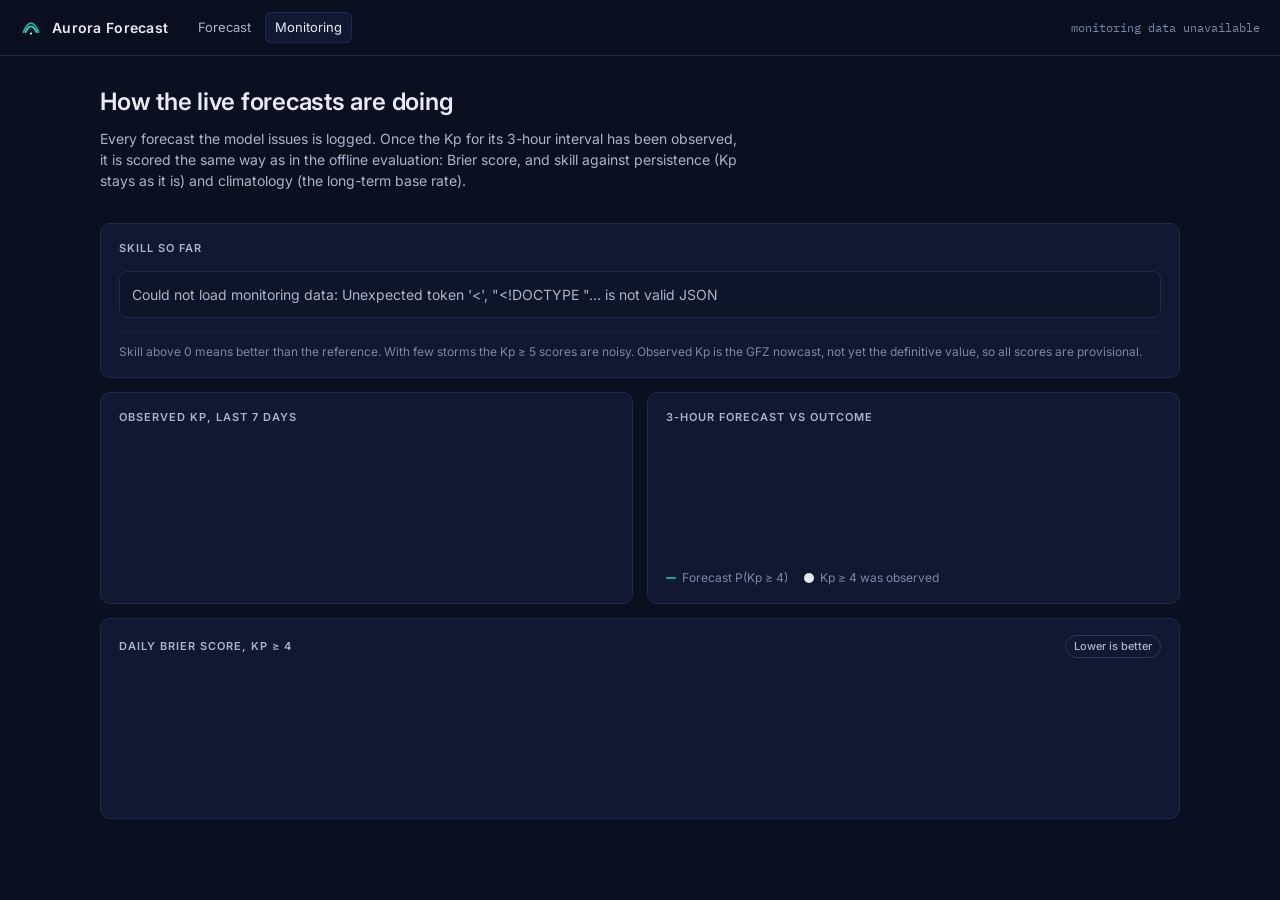
==== app/static/monitoring.html @ e3d77b0e "Day 6: monitoring DB, scheduler, /monitoring page, Docker, CI deploy to HF Spaces Co-Authored-By: Cl" ====
<!doctype html>
<html lang="en">
<head>
  <meta charset="utf-8">
  <meta name="viewport" content="width=device-width, initial-scale=1">
  <title>Forecast Monitoring · Aurora Forecast</title>
  <meta name="description" content="Live verification of the Kp forecasts against the observed Kp.">
  <link rel="icon" href="img/favicon.svg" type="image/svg+xml">
  <link rel="preconnect" href="https://fonts.googleapis.com">
  <link rel="preconnect" href="https://fonts.gstatic.com" crossorigin>
  <link rel="stylesheet" href="https://fonts.googleapis.com/css2?family=Inter:wght@400;500;600;700&family=IBM+Plex+Mono:wght@400;500&display=swap">
  <link rel="stylesheet" href="css/app.css">
</head>
<body>
  <header class="topbar">
    <a class="brand" href="./">
      <img src="img/favicon.svg" alt="" width="22" height="22">
      <span>Aurora Forecast</span>
    </a>
    <nav class="nav">
      <a href="./">Forecast</a>
      <a href="monitoring" aria-current="page">Monitoring</a>
    </nav>
    <div class="status"><span class="updated mono" id="updated">loading…</span></div>
  </header>

  <main class="mon">
    <section class="mon-intro">
      <h1>How the live forecasts are doing</h1>
      <p>Every forecast the model issues is logged. Once the Kp for its 3-hour interval has been
        observed, it is scored the same way as in the offline evaluation: Brier score, and skill
        against persistence (Kp stays as it is) and climatology (the long-term base rate).</p>
      <dl class="facts" id="facts"></dl>
      <p class="note" id="db-note" hidden></p>
    </section>

    <article class="card">
      <header class="card-head">
        <h2>Skill so far</h2>
        <span class="tag" id="verified-tag"></span>
      </header>
      <div id="scores"><div class="skeleton block"></div></div>
      <footer class="card-foot">Skill above 0 means better than the reference. With few storms the
        Kp ≥ 5 scores are noisy. Observed Kp is the GFZ nowcast, not yet the definitive value,
        so all scores are provisional.</footer>
    </article>

    <div class="mon-grid">
      <article class="card">
        <header class="card-head"><h2>Observed Kp, last 7 days</h2></header>
        <div class="chart" id="chart-observed"></div>
      </article>

      <article class="card">
        <header class="card-head"><h2>3-hour forecast vs outcome</h2></header>
        <div class="chart" id="chart-forecast"></div>
        <div class="legend">
          <span><i class="key line"></i>Forecast P(Kp ≥ 4)</span>
          <span><i class="key dot"></i>Kp ≥ 4 was observed</span>
        </div>
      </article>
    </div>

    <article class="card">
      <header class="card-head"><h2>Daily Brier score, Kp ≥ 4</h2><span class="tag">Lower is better</span></header>
      <div class="chart" id="chart-brier"></div>
      <div class="legend" id="brier-legend"></div>
    </article>

    <footer class="about" id="jobs"></footer>
  </main>

  <script src="js/monitoring.js" type="module"></script>
</body>
</html>
---- app/static/css/app.css ----
/* Aurora Forecast dashboard. Dark only: it is a night-sky tool. */

:root {
  --bg: #0b1020;
  --panel: #111831;
  --panel-2: #0e1529;
  --border: #1f2a47;
  --border-strong: #2c3a5f;
  --grid: #1a2440;

  --text: #e6ebf5;
  --text-2: #aab4cc;
  --muted: #7a87a6;

  --accent: #2ee6a6;      /* probabilities, key metrics */
  --accent-2: #14b8a6;    /* secondary teal */
  --accent-wash: rgba(46, 230, 166, 0.12);
  --accent-soft: rgba(46, 230, 166, 0.55);

  --storm-g1: #f5a524;    /* amber: Kp 5-6 */
  --storm-g3: #ef4444;    /* red: Kp 7+ */
  --bad: #ef4444;

  --radius: 10px;
  --gap: 14px;
  --font: "Inter", "IBM Plex Sans", system-ui, -apple-system, "Segoe UI", sans-serif;
  --mono: "IBM Plex Mono", ui-monospace, "Cascadia Mono", Consolas, monospace;
  --topbar-h: 56px;

  color-scheme: dark;
}

* { box-sizing: border-box; }

html, body { margin: 0; height: 100%; }

body {
  background: var(--bg);
  color: var(--text);
  font: 14px/1.5 var(--font);
  -webkit-font-smoothing: antialiased;
}

.mono, .num {
  font-family: var(--mono);
  font-variant-numeric: tabular-nums;
}

h2 {
  margin: 0;
  font-size: 11px;
  font-weight: 600;
  letter-spacing: 0.09em;
  text-transform: uppercase;
  color: var(--text-2);
}

a { color: var(--accent-2); }

/* ---------- top bar ---------- */

.topbar {
  position: sticky;
  top: 0;
  z-index: 1000;
  height: var(--topbar-h);
  display: flex;
  align-items: center;
  gap: 20px;
  padding: 0 20px;
  background: rgba(11, 16, 32, 0.92);
  backdrop-filter: blur(6px);
  border-bottom: 1px solid var(--border);
}

.brand {
  display: flex;
  align-items: center;
  gap: 10px;
  font-weight: 600;
  letter-spacing: 0.02em;
  white-space: nowrap;
}

.search {
  position: relative;
  display: flex;
  gap: 6px;
  flex: 0 1 340px;
}

.search input {
  width: 100%;
  height: 34px;
  padding: 0 12px;
  border: 1px solid var(--border);
  border-radius: 8px;
  background: var(--panel-2);
  color: var(--text);
  font: inherit;
}

.search input:focus, .icon-btn:focus-visible {
  outline: none;
  border-color: var(--accent-2);
  box-shadow: 0 0 0 3px rgba(20, 184, 166, 0.2);
}

.icon-btn {
  flex: none;
  width: 34px;
  height: 34px;
  display: grid;
  place-items: center;
  border: 1px solid var(--border);
  border-radius: 8px;
  background: var(--panel-2);
  color: var(--text-2);
  cursor: pointer;
}

.icon-btn:hover { color: var(--accent); border-color: var(--border-strong); }

.search-results {
  position: absolute;
  top: 40px;
  left: 0;
  right: 40px;
  margin: 0;
  padding: 4px;
  list-style: none;
  background: var(--panel);
  border: 1px solid var(--border-strong);
  border-radius: 8px;
  box-shadow: 0 12px 32px rgba(0, 0, 0, 0.45);
}

.search-results li {
  padding: 7px 10px;
  border-radius: 6px;
  cursor: pointer;
}

.search-results li small { color: var(--muted); margin-left: 6px; }
.search-results li:hover, .search-results li[aria-selected="true"] { background: var(--accent-wash); }

.status {
  margin-left: auto;
  display: flex;
  align-items: center;
  gap: 16px;
  min-width: 0;
}

.feeds {
  display: flex;
  gap: 12px;
  margin: 0;
  padding: 0;
  list-style: none;
  font-size: 12px;
  color: var(--muted);
}

.feeds li { display: flex; align-items: center; gap: 5px; white-space: nowrap; }
.feeds li::before {
  content: "";
  width: 6px;
  height: 6px;
  border-radius: 50%;
  background: var(--accent);
}
.feeds li.down { color: var(--text-2); }
.feeds li.down::before { background: var(--bad); }

.updated { font-size: 12px; color: var(--muted); white-space: nowrap; }

/* ---------- layout ---------- */

.layout {
  display: grid;
  grid-template-columns: minmax(0, 1fr) minmax(440px, 580px);
  gap: var(--gap);
  padding: var(--gap);
  min-height: calc(100vh - var(--topbar-h));
}

.map-wrap {
  position: sticky;
  top: calc(var(--topbar-h) + var(--gap));
  height: calc(100vh - var(--topbar-h) - 2 * var(--gap));
  border: 1px solid var(--border);
  border-radius: var(--radius);
  overflow: hidden;
}

#map { position: absolute; inset: 0; background: #090d1a; }

.map-chip {
  position: absolute;
  z-index: 500;
  left: 12px;
  top: 12px;
  max-width: 280px;
  padding: 12px 14px;
  background: rgba(17, 24, 49, 0.94);
  border: 1px solid var(--border);
  border-radius: 8px;
}

.chip-place { font-weight: 600; font-size: 15px; }
.chip-facts { display: flex; gap: 18px; margin: 6px 0 0; }
.chip-facts dt { font-size: 11px; color: var(--muted); }
.chip-facts dd { margin: 0; font-size: 15px; }
.chip-hint { margin: 8px 0 0; font-size: 12px; color: var(--muted); }

.panels { display: flex; flex-direction: column; gap: var(--gap); min-width: 0; }

/* ---------- cards ---------- */

.card {
  background: var(--panel);
  border: 1px solid var(--border);
  border-radius: var(--radius);
  padding: 16px 18px;
}

.card-head {
  display: flex;
  align-items: center;
  justify-content: space-between;
  gap: 12px;
  margin-bottom: 14px;
}

.card-foot {
  margin-top: 14px;
  padding-top: 10px;
  border-top: 1px solid var(--grid);
  font-size: 12px;
  color: var(--muted);
}

.card-foot:empty { display: none; }

.tag {
  font-size: 11px;
  font-weight: 500;
  padding: 2px 8px;
  border-radius: 999px;
  border: 1px solid var(--border-strong);
  color: var(--text-2);
  white-space: nowrap;
}

.tag:empty { display: none; }
.tag-conf { border-color: rgba(46, 230, 166, 0.35); color: var(--accent); }
.tag-low { border-style: dashed; color: var(--muted); }

.unavailable {
  margin: 0;
  padding: 12px;
  border: 1px solid var(--border);
  border-radius: 8px;
  color: var(--text-2);
  background: var(--panel-2);
}

/* ---------- briefing ---------- */

.briefing-text { margin: 0; font-size: 15px; line-height: 1.6; color: var(--text); }

/* ---------- now: hero + stats ---------- */

.hero-row {
  display: grid;
  grid-template-columns: auto 1fr;
  gap: 32px;
  align-items: end;
}

.hero-value {
  font-size: 52px;
  line-height: 1;
  font-weight: 600;
  color: var(--accent);
  letter-spacing: -0.02em;
}

.hero-label { margin-top: 6px; font-size: 12px; color: var(--muted); }

/* Kp 0-9 scale: where activity is vs. what this location needs */

.kpscale { margin: 0; min-width: 0; }
.kpscale figcaption { display: flex; align-items: center; gap: 8px; font-size: 12px; color: var(--muted); }

.track {
  position: relative;
  height: 6px;
  margin: 30px 6px 0;
  border-radius: 3px;
  background: var(--grid);
}

.storm-zone {
  position: absolute;
  top: 0;
  bottom: 0;
  right: 0;
  border-radius: 0 3px 3px 0;
  background: linear-gradient(90deg, rgba(245, 165, 36, 0.45) 0 50%, rgba(239, 68, 68, 0.5) 50% 100%);
}

.reach { position: absolute; top: 0; bottom: 0; background: rgba(46, 230, 166, 0.35); }

.mark { position: absolute; top: 50%; width: 0; }
.mark span {
  position: absolute;
  left: 0;
  transform: translateX(-50%);
  font: 12px var(--mono);
  font-variant-numeric: tabular-nums;
  white-space: nowrap;
}

.mark.now::before {
  content: "";
  position: absolute;
  width: 12px;
  height: 12px;
  transform: translate(-50%, -50%);
  border-radius: 50%;
  background: var(--accent);
  box-shadow: 0 0 0 2px var(--panel), 0 0 12px rgba(46, 230, 166, 0.6);
}
.mark.now span { bottom: 12px; color: var(--text); }

.mark.needed::before {
  content: "";
  position: absolute;
  width: 2px;
  height: 18px;
  transform: translate(-50%, -50%);
  background: var(--text);
}
.mark.needed span { top: 30px; color: var(--text-2); }
.mark.needed.beyond { left: 100%; }
.mark.needed.beyond span { transform: translateX(-100%); }

.ticks { position: relative; height: 14px; margin: 8px 6px 0; }
.kpscale:not(:has(.reach-note)) { padding-bottom: 26px; }
.tick {
  position: absolute;
  transform: translateX(-50%);
  font: 10px var(--mono);
  color: var(--muted);
}

.reach-note { display: flex; align-items: center; gap: 6px; margin: 30px 0 0; font-size: 12px; color: var(--muted); }
.reach-note i { width: 14px; height: 6px; border-radius: 2px; background: rgba(46, 230, 166, 0.35); }

.storm {
  font-family: var(--font);
  font-size: 10px;
  font-weight: 600;
  padding: 1px 5px;
  border-radius: 4px;
  color: var(--bg);
}

.storm.g1 { background: var(--storm-g1); }
.storm.g3 { background: var(--storm-g3); }

/* ---------- now: hourly bars ---------- */

.hours {
  margin-top: 18px;
  display: grid;
  grid-template-columns: 74px repeat(var(--n, 6), minmax(0, 1fr));
  column-gap: 8px;
  row-gap: 4px;
  align-items: end;
  font-size: 12px;
}

.hours .rowlabel { color: var(--muted); font-size: 11px; align-self: center; }

.bar-slot {
  position: relative;
  height: 64px;
  display: flex;
  justify-content: center;
  align-items: flex-end;
  border-bottom: 1px solid var(--border-strong);
}

.bar-slot .if-clear,
.bar-slot .bar {
  position: absolute;
  bottom: 0;
  width: 22px;
  border-radius: 4px 4px 0 0;
}

.bar-slot .if-clear { border: 1px solid var(--accent-soft); border-bottom: 0; background: transparent; }
.bar-slot .bar { background: var(--accent); }
.bar-slot:hover .bar { filter: brightness(1.15); }

.hours .cell { text-align: center; color: var(--text-2); }
.hours .cell.value { color: var(--text); }
.hours .cell.time { color: var(--muted); }

.legend {
  display: flex;
  gap: 16px;
  margin-top: 10px;
  font-size: 12px;
  color: var(--muted);
}

.legend span { display: flex; align-items: center; gap: 6px; }
.key { width: 10px; height: 10px; border-radius: 2px; }
.key.solid { background: var(--accent); }
.key.outline { border: 1px solid var(--accent-soft); }

/* ---------- details / tables ---------- */

details { margin-top: 14px; }

summary {
  cursor: pointer;
  font-size: 12px;
  color: var(--text-2);
  user-select: none;
}

summary:hover { color: var(--text); }

table.data {
  width: 100%;
  margin-top: 10px;
  border-collapse: collapse;
  font-size: 12px;
}

table.data th {
  text-align: right;
  font-weight: 500;
  color: var(--muted);
  padding: 4px 6px;
  border-bottom: 1px solid var(--border);
}

table.data td {
  text-align: right;
  padding: 5px 6px;
  border-bottom: 1px solid var(--grid);
  font-family: var(--mono);
  font-variant-numeric: tabular-nums;
}

table.data th:first-child, table.data td:first-child { text-align: left; }

.kv { display: grid; grid-template-columns: auto 1fr; gap: 2px 14px; margin: 10px 0 0; font-size: 12px; }
.kv dt { color: var(--muted); }
.kv dd { margin: 0; font-family: var(--mono); }

/* ---------- nights: softer, ranges ---------- */

.nights-grid {
  display: grid;
  grid-template-columns: repeat(3, minmax(0, 1fr));
  gap: 10px;
}

.night {
  padding: 12px;
  border: 1px solid var(--grid);
  border-radius: 8px;
  background: var(--panel-2);
}

.night-name { font-weight: 600; font-size: 13px; }
.night-window { font-size: 11px; color: var(--muted); }

.night-value {
  margin-top: 10px;
  font-size: 24px;
  font-weight: 600;
  color: var(--accent);
  opacity: 0.78;
}

.night-value.if-clear { font-size: 18px; }
.night-sub { font-size: 11px; color: var(--muted); }

.range-track {
  position: relative;
  height: 6px;
  margin: 8px 0 10px;
  border-radius: 3px;
  background: var(--grid);
}

.range-fill {
  position: absolute;
  top: 0;
  bottom: 0;
  min-width: 4px;
  border-radius: 3px;
  background: linear-gradient(90deg, rgba(46, 230, 166, 0.25), rgba(46, 230, 166, 0.6));
}

.night .kv { margin-top: 0; font-size: 11px; }

.src {
  display: inline-block;
  margin-top: 8px;
  font-size: 10px;
  padding: 1px 6px;
  border-radius: 4px;
  border: 1px solid var(--border-strong);
  color: var(--text-2);
}

/* ---------- weeks: dashed, text only ---------- */

.tier-weeks { border-style: dashed; background: transparent; }

.weeks-list { margin: 0; padding: 0; list-style: none; }
.weeks-list li { padding: 6px 0; border-bottom: 1px dashed var(--grid); color: var(--text-2); }
.weeks-list li:last-child { border-bottom: 0; }
.weeks-list strong { color: var(--text); font-weight: 500; }
.weeks-text { margin: 0; color: var(--text-2); }

/* ---------- about ---------- */

.about { padding: 0 4px 12px; font-size: 12px; color: var(--muted); }
.about p { margin: 0 0 6px; }
.about strong { color: var(--text-2); font-weight: 500; }

/* ---------- skeleton ---------- */

.skeleton {
  display: block;
  height: 14px;
  margin: 6px 0;
  border-radius: 4px;
  background: linear-gradient(90deg, var(--grid), var(--border), var(--grid));
  background-size: 200% 100%;
  animation: shimmer 1.4s infinite linear;
}

.skeleton.short { width: 60%; }
.skeleton.block { height: 90px; }

@keyframes shimmer { to { background-position: -200% 0; } }

@media (prefers-reduced-motion: reduce) {
  .skeleton { animation: none; }
}

/* ---------- Leaflet theming ---------- */

.leaflet-container { font: 12px var(--font); background: #090d1a; }
/* Esri's neutral dark gray, shifted towards the navy background. */
.tiles-base { filter: sepia(0.35) hue-rotate(185deg) saturate(1.4) brightness(0.72); }
.tiles-labels { opacity: 0.75; }
.leaflet-control-attribution {
  background: rgba(11, 16, 32, 0.8) !important;
  color: var(--muted) !important;
}
.leaflet-control-attribution a { color: var(--text-2) !important; }
.leaflet-bar a {
  background: var(--panel) !important;
  color: var(--text) !important;
  border-color: var(--border) !important;
}
.map-legend {
  position: absolute;
  z-index: 500;
  left: 12px;
  bottom: 28px;
  max-width: calc(100% - 80px);
  margin: 0;
  padding: 10px 12px;
  list-style: none;
  font-size: 12px;
  color: var(--text-2);
  background: rgba(17, 24, 49, 0.94);
  border: 1px solid var(--border);
  border-radius: 8px;
}
.map-legend li { display: flex; align-items: center; gap: 8px; }
.map-legend li + li { margin-top: 4px; }
.lk { flex: none; width: 20px; height: 0; }
.lk.now { border-top: 2px solid var(--accent); box-shadow: 0 0 8px 2px rgba(46, 230, 166, 0.35); }
.lk.fc { border-top: 2px dashed var(--accent-2); }

.leaflet-tooltip.line-label {
  padding: 0 4px;
  background: rgba(11, 16, 32, 0.75);
  border: 0;
  box-shadow: none;
  color: var(--accent);
  font: 11px var(--mono);
}
.leaflet-tooltip.line-label.dim { color: var(--accent-2); }
.leaflet-tooltip.line-label::before { display: none; }

.leaflet-tooltip.oval-label {
  background: transparent;
  border: 0;
  box-shadow: none;
  color: var(--muted);
  font: 11px var(--mono);
}

/* ---------- navigation ---------- */

a.brand { color: var(--text); text-decoration: none; }

.nav { display: flex; gap: 4px; }
.nav a {
  padding: 6px 10px;
  border-radius: 6px;
  color: var(--text-2);
  font-size: 13px;
  text-decoration: none;
}
.nav a:hover { color: var(--text); background: var(--panel-2); }
.nav a[aria-current="page"] { color: var(--text); background: var(--panel); box-shadow: inset 0 0 0 1px var(--border); }

/* ---------- monitoring page ---------- */

.mon {
  display: flex;
  flex-direction: column;
  gap: var(--gap);
  max-width: 1120px;
  margin: 0 auto;
  padding: 28px 20px 12px;
}

.mon-intro h1 { margin: 0 0 8px; font-size: 24px; font-weight: 600; letter-spacing: -0.01em; }
.mon-intro p { max-width: 72ch; margin: 0; color: var(--text-2); }

.facts { display: flex; flex-wrap: wrap; gap: 28px; margin: 18px 0 0; }
.facts dt { font-size: 12px; color: var(--muted); }
.facts dd { margin: 2px 0 0; font-size: 22px; font-weight: 500; }

.note {
  margin-top: 14px !important;
  padding: 8px 12px;
  border-left: 2px solid var(--storm-g1);
  background: var(--panel-2);
  font-size: 13px;
}

.mon-grid { display: grid; grid-template-columns: repeat(2, minmax(0, 1fr)); gap: var(--gap); }

.chart { min-height: 120px; }
.chart svg { display: block; }
.chart .grid { stroke: var(--grid); stroke-width: 1; }
.chart .axis { fill: var(--muted); font: 10px var(--mono); }
.chart .bar { fill: var(--accent-2); }
.chart .bar.g1 { fill: var(--storm-g1); }
.chart .bar.g3 { fill: var(--storm-g3); }
.chart .line { fill: none; stroke-width: 2; stroke-linejoin: round; stroke-linecap: round; }
.chart .event { fill: var(--text); stroke: var(--panel); stroke-width: 2; }
.chart .pt { stroke: var(--panel); stroke-width: 2; }
.chart .hit { fill: transparent; }
.chart-empty { margin: 0; padding: 28px 0; color: var(--muted); text-align: center; }

.key.line { height: 2px; background: #16a889; }
.key.dot { border-radius: 50%; background: var(--text); }

#scores { overflow-x: auto; }

/* ---------- responsive ---------- */

@media (max-width: 1100px) {
  .layout { grid-template-columns: 1fr; }
  .map-wrap { position: relative; top: 0; height: 46vh; min-height: 320px; }
  .feeds { display: none; }
}

@media (max-width: 640px) {
  .topbar { gap: 10px; padding: 0 16px; }
  .brand span, .updated { display: none; }
  .mon-grid { grid-template-columns: 1fr; }
  .mon { padding: 20px 16px 12px; }
  .search { flex: 1; }
  .layout { padding: 10px 16px; }
  .hero-row { grid-template-columns: 1fr; gap: 12px; }
  .nights-grid { grid-template-columns: 1fr; }
  .hours { grid-template-columns: 56px repeat(var(--n, 6), minmax(0, 1fr)); column-gap: 4px; }
  .bar-slot .if-clear, .bar-slot .bar { width: 16px; }
}
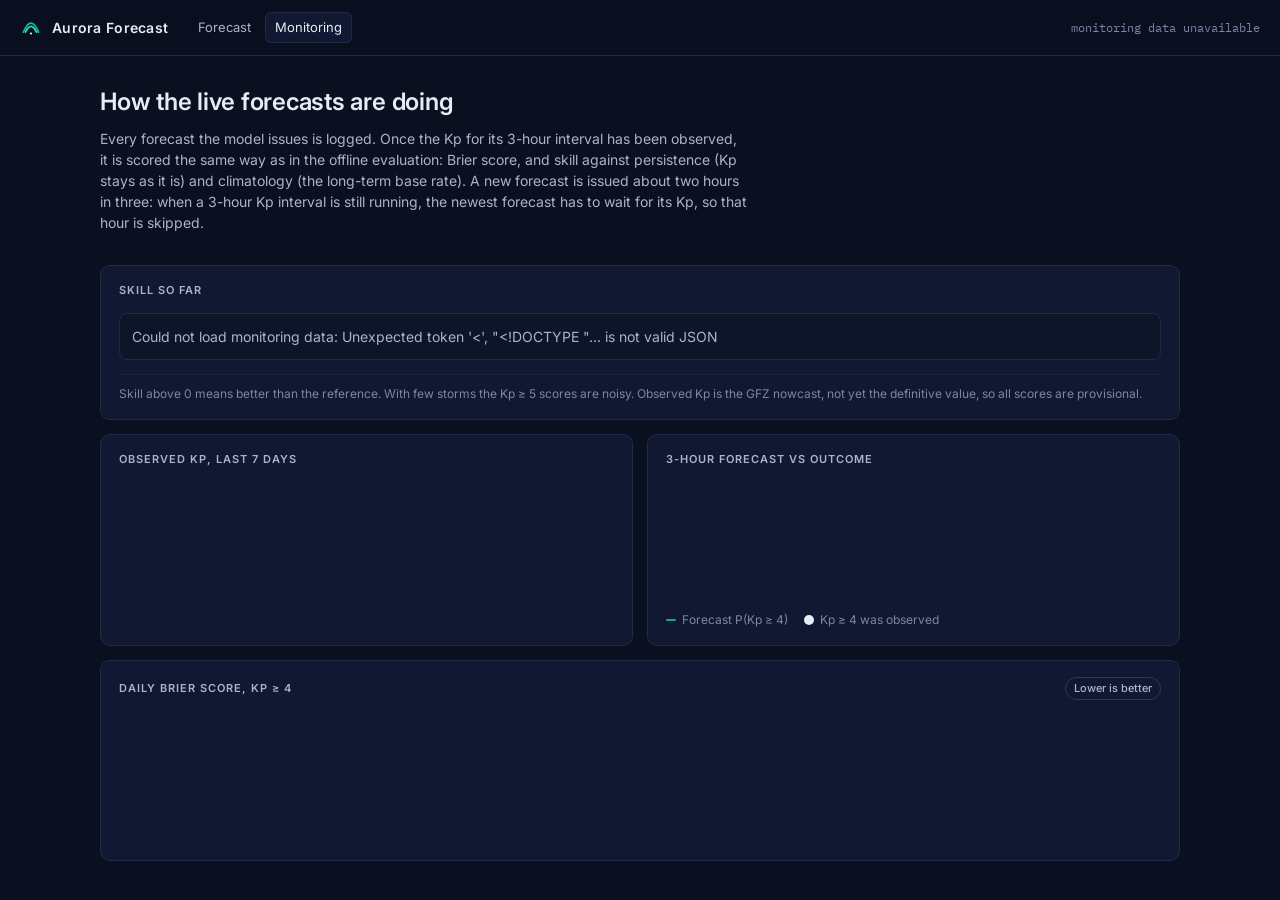
==== commit 3896cdc8: "Document why Kp-boundary issue hours are missing from the forecast log The newest live row is issued" ====
--- a/app/static/monitoring.html
+++ b/app/static/monitoring.html
@@ -29,7 +29,9 @@
       <h1>How the live forecasts are doing</h1>
       <p>Every forecast the model issues is logged. Once the Kp for its 3-hour interval has been
         observed, it is scored the same way as in the offline evaluation: Brier score, and skill
-        against persistence (Kp stays as it is) and climatology (the long-term base rate).</p>
+        against persistence (Kp stays as it is) and climatology (the long-term base rate).
+        A new forecast is issued about two hours in three: when a 3-hour Kp interval is still
+        running, the newest forecast has to wait for its Kp, so that hour is skipped.</p>
       <dl class="facts" id="facts"></dl>
       <p class="note" id="db-note" hidden></p>
     </section>
